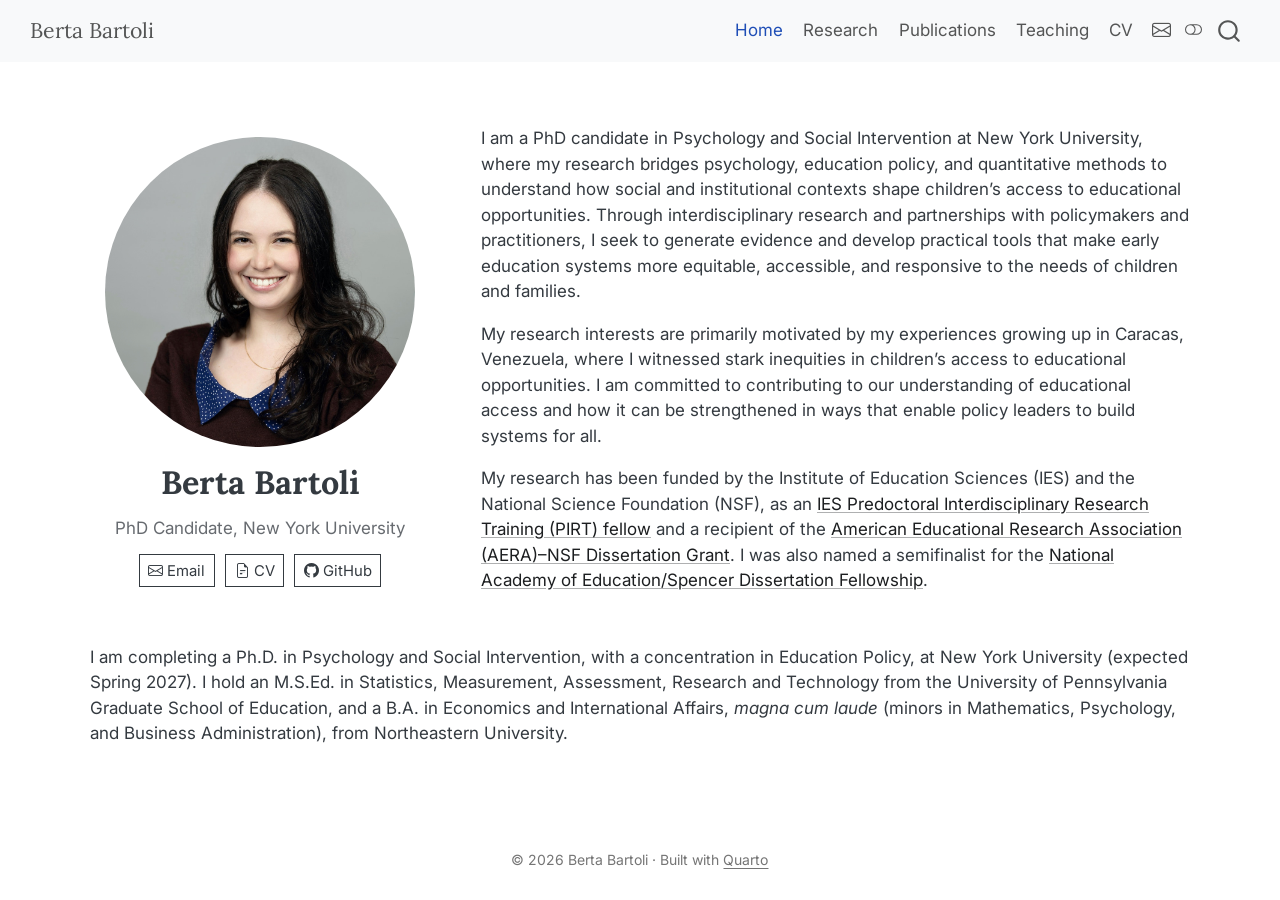
==== index.html @ c73d7029 "Built site for gh-pages" ====
<!DOCTYPE html>
<html xmlns="http://www.w3.org/1999/xhtml" lang="en" xml:lang="en"><head>

<meta charset="utf-8">
<meta name="generator" content="quarto-1.10.18">

<meta name="viewport" content="width=device-width, initial-scale=1.0, user-scalable=yes">


<title>Berta Bartoli</title>
<style>
/* Default styles provided by pandoc.
** See https://pandoc.org/MANUAL.html#variables-for-html for config info.
*/
span.smallcaps{font-variant: small-caps;}
div.columns{display: flex; gap: 1.5em;}
div.column{flex: auto;}
@media screen {
div.columns{gap: min(4vw, 1.5em);}
div.column{overflow-x: auto;}
}
div.hanging-indent{margin-left: 1.5em; text-indent: -1.5em;}
ul.task-list{list-style: none;}
ul.task-list li input[type="checkbox"] {
  width: 0.8em;
  margin: 0 0.8em 0.2em -1em; /* quarto-specific, see https://github.com/quarto-dev/quarto-cli/issues/4556 */ 
  vertical-align: middle;
}
</style>


<script src="site_libs/quarto-nav/quarto-nav.js"></script>
<script src="site_libs/quarto-nav/headroom.min.js"></script>
<script src="site_libs/clipboard/clipboard.min.js"></script>
<script src="site_libs/quarto-search/autocomplete.umd.js"></script>
<script src="site_libs/quarto-search/fuse.min.js"></script>
<script src="site_libs/quarto-search/quarto-search.js"></script>
<meta name="quarto:offset" content="./">
<script src="site_libs/quarto-html/quarto.js" type="module"></script>
<script src="site_libs/quarto-html/tabsets/tabsets.js" type="module"></script>
<script src="site_libs/quarto-html/popper.min.js"></script>
<script src="site_libs/quarto-html/tippy.umd.min.js"></script>
<script src="site_libs/quarto-html/anchor.min.js"></script>
<link href="site_libs/quarto-html/tippy.css" rel="stylesheet">
<link href="site_libs/quarto-html/quarto-syntax-highlighting-64a204ab8560d761af7679ceaba22944.css" rel="stylesheet" class="quarto-color-scheme" id="quarto-text-highlighting-styles">
<link href="site_libs/quarto-html/quarto-syntax-highlighting-dark-b85bc7c33db8c58e0ec93c3465666fed.css" rel="stylesheet" class="quarto-color-scheme quarto-color-alternate" id="quarto-text-highlighting-styles">
<link href="site_libs/quarto-html/quarto-syntax-highlighting-64a204ab8560d761af7679ceaba22944.css" rel="stylesheet" class="quarto-color-scheme-extra" id="quarto-text-highlighting-styles">
<script src="site_libs/bootstrap/bootstrap.min.js"></script>
<link href="site_libs/bootstrap/bootstrap-icons.css" rel="stylesheet">
<link href="site_libs/bootstrap/bootstrap-3e2996b0e705c8e2cfc0c2d789230fe7.min.css" rel="stylesheet" append-hash="true" class="quarto-color-scheme" id="quarto-bootstrap" data-mode="light">
<link href="site_libs/bootstrap/bootstrap-dark-5f73b5ba2a73597c977d6b0697652a24.min.css" rel="stylesheet" append-hash="true" class="quarto-color-scheme quarto-color-alternate" id="quarto-bootstrap" data-mode="dark">
<link href="site_libs/bootstrap/bootstrap-3e2996b0e705c8e2cfc0c2d789230fe7.min.css" rel="stylesheet" append-hash="true" class="quarto-color-scheme-extra" id="quarto-bootstrap" data-mode="light">
<script id="quarto-search-options" type="application/json">{
  "location": "navbar",
  "copy-button": false,
  "collapse-after": 3,
  "panel-placement": "end",
  "type": "overlay",
  "limit": 50,
  "keyboard-shortcut": [
    "f",
    "/",
    "s"
  ],
  "show-item-context": false,
  "language": {
    "search-no-results-text": "No results",
    "search-matching-documents-text": "matching documents",
    "search-copy-link-title": "Copy link to search",
    "search-hide-matches-text": "Hide additional matches",
    "search-more-match-text": "more match in this document",
    "search-more-matches-text": "more matches in this document",
    "search-clear-button-title": "Clear",
    "search-text-placeholder": "",
    "search-detached-cancel-button-title": "Cancel",
    "search-submit-button-title": "Submit",
    "search-label": "Search"
  }
}</script>


<link rel="stylesheet" href="styles.css">
</head>

<body class="nav-fixed quarto-light"><script id="quarto-html-before-body" type="application/javascript">
    const toggleBodyColorMode = (bsSheetEl) => {
      const mode = bsSheetEl.getAttribute("data-mode");
      const bodyEl = window.document.querySelector("body");
      if (mode === "dark") {
        bodyEl.classList.add("quarto-dark");
        bodyEl.classList.remove("quarto-light");
      } else {
        bodyEl.classList.add("quarto-light");
        bodyEl.classList.remove("quarto-dark");
      }
    }
    const toggleBodyColorPrimary = () => {
      const bsSheetEl = window.document.querySelector("link#quarto-bootstrap:not([rel=disabled-stylesheet])");
      if (bsSheetEl) {
        toggleBodyColorMode(bsSheetEl);
      }
    }
    const setColorSchemeToggle = (alternate) => {
      const toggles = window.document.querySelectorAll('.quarto-color-scheme-toggle');
      for (let i=0; i < toggles.length; i++) {
        const toggle = toggles[i];
        if (toggle) {
          if (alternate) {
            toggle.classList.add("alternate");
          } else {
            toggle.classList.remove("alternate");
          }
        }
      }
    };
    const toggleColorMode = (alternate) => {
      // Switch the stylesheets
      const primaryStylesheets = window.document.querySelectorAll('link.quarto-color-scheme:not(.quarto-color-alternate)');
      const alternateStylesheets = window.document.querySelectorAll('link.quarto-color-scheme.quarto-color-alternate');
      manageTransitions('#quarto-margin-sidebar .nav-link', false);
      if (alternate) {
        // note: dark is layered on light, we don't disable primary!
        enableStylesheet(alternateStylesheets);
        for (const sheetNode of alternateStylesheets) {
          if (sheetNode.id === "quarto-bootstrap") {
            toggleBodyColorMode(sheetNode);
          }
        }
      } else {
        disableStylesheet(alternateStylesheets);
        enableStylesheet(primaryStylesheets)
        toggleBodyColorPrimary();
      }
      manageTransitions('#quarto-margin-sidebar .nav-link', true);
      // Switch the toggles
      setColorSchemeToggle(alternate)
      // Hack to workaround the fact that safari doesn't
      // properly recolor the scrollbar when toggling (#1455)
      if (navigator.userAgent.indexOf('Safari') > 0 && navigator.userAgent.indexOf('Chrome') == -1) {
        manageTransitions("body", false);
        window.scrollTo(0, 1);
        setTimeout(() => {
          window.scrollTo(0, 0);
          manageTransitions("body", true);
        }, 40);
      }
    }
    const disableStylesheet = (stylesheets) => {
      for (let i=0; i < stylesheets.length; i++) {
        const stylesheet = stylesheets[i];
        stylesheet.rel = 'disabled-stylesheet';
      }
    }
    const enableStylesheet = (stylesheets) => {
      for (let i=0; i < stylesheets.length; i++) {
        const stylesheet = stylesheets[i];
        if(stylesheet.rel !== 'stylesheet') { // for Chrome, which will still FOUC without this check
          stylesheet.rel = 'stylesheet';
        }
      }
    }
    const manageTransitions = (selector, allowTransitions) => {
      const els = window.document.querySelectorAll(selector);
      for (let i=0; i < els.length; i++) {
        const el = els[i];
        if (allowTransitions) {
          el.classList.remove('notransition');
        } else {
          el.classList.add('notransition');
        }
      }
    }
    const isFileUrl = () => {
      return window.location.protocol === 'file:';
    }
    const hasAlternateSentinel = () => {
      let styleSentinel = getColorSchemeSentinel();
      if (styleSentinel !== null) {
        return styleSentinel === "alternate";
      } else {
        return false;
      }
    }
    const setStyleSentinel = (alternate) => {
      const value = alternate ? "alternate" : "default";
      if (!isFileUrl()) {
        window.localStorage.setItem("quarto-color-scheme", value);
      } else {
        localAlternateSentinel = value;
      }
    }
    const getColorSchemeSentinel = () => {
      if (!isFileUrl()) {
        const storageValue = window.localStorage.getItem("quarto-color-scheme");
        return storageValue != null ? storageValue : localAlternateSentinel;
      } else {
        return localAlternateSentinel;
      }
    }
    const toggleGiscusIfUsed = (isAlternate, darkModeDefault) => {
      const baseTheme = document.querySelector('#giscus-base-theme')?.value ?? 'light';
      const alternateTheme = document.querySelector('#giscus-alt-theme')?.value ?? 'dark';
      let newTheme = '';
      if(authorPrefersDark) {
        newTheme = isAlternate ? baseTheme : alternateTheme;
      } else {
        newTheme = isAlternate ? alternateTheme : baseTheme;
      }
      const changeGiscusTheme = () => {
        // From: https://github.com/giscus/giscus/issues/336
        const sendMessage = (message) => {
          const iframe = document.querySelector('iframe.giscus-frame');
          if (!iframe) return;
          iframe.contentWindow.postMessage({ giscus: message }, 'https://giscus.app');
        }
        sendMessage({
          setConfig: {
            theme: newTheme
          }
        });
      }
      const isGiscussLoaded = window.document.querySelector('iframe.giscus-frame') !== null;
      if (isGiscussLoaded) {
        changeGiscusTheme();
      }
    };
    const authorPrefersDark = false;
    const darkModeDefault = authorPrefersDark;
      document.querySelector('link#quarto-text-highlighting-styles.quarto-color-scheme-extra').rel = 'disabled-stylesheet';
      document.querySelector('link#quarto-bootstrap.quarto-color-scheme-extra').rel = 'disabled-stylesheet';
    let localAlternateSentinel = darkModeDefault ? 'alternate' : 'default';
    // Dark / light mode switch
    window.quartoToggleColorScheme = () => {
      // Read the current dark / light value
      let toAlternate = !hasAlternateSentinel();
      toggleColorMode(toAlternate);
      setStyleSentinel(toAlternate);
      toggleGiscusIfUsed(toAlternate, darkModeDefault);
      window.dispatchEvent(new Event('resize'));
    };
    // Switch to dark mode if need be
    if (hasAlternateSentinel()) {
      toggleColorMode(true);
    } else {
      toggleColorMode(false);
    }
  </script>

<div id="quarto-search-results"></div>
  <header id="quarto-header" class="headroom fixed-top">
    <nav class="navbar navbar-expand-lg " data-bs-theme="dark">
      <div class="navbar-container container-fluid">
      <div class="navbar-brand-container mx-auto">
    <a class="navbar-brand" href="./index.html">
    <span class="navbar-title">Berta Bartoli</span>
    </a>
  </div>
            <div id="quarto-search" class="" title="Search"></div>
          <button class="navbar-toggler" type="button" data-bs-toggle="collapse" data-bs-target="#navbarCollapse" aria-controls="navbarCollapse" role="menu" aria-expanded="false" aria-label="Toggle navigation" onclick="if (window.quartoToggleHeadroom) { window.quartoToggleHeadroom(); }">
  <span class="navbar-toggler-icon"></span>
</button>
          <div class="collapse navbar-collapse" id="navbarCollapse">
            <ul class="navbar-nav navbar-nav-scroll ms-auto">
  <li class="nav-item">
    <a class="nav-link active" href="./index.html" aria-current="page"> 
<span class="menu-text">Home</span></a>
  </li>  
  <li class="nav-item">
    <a class="nav-link" href="./research.html"> 
<span class="menu-text">Research</span></a>
  </li>  
  <li class="nav-item">
    <a class="nav-link" href="./publications.html"> 
<span class="menu-text">Publications</span></a>
  </li>  
  <li class="nav-item">
    <a class="nav-link" href="./teaching.html"> 
<span class="menu-text">Teaching</span></a>
  </li>  
  <li class="nav-item">
    <a class="nav-link" href="./cv.html"> 
<span class="menu-text">CV</span></a>
  </li>  
  <li class="nav-item compact">
    <a class="nav-link" href="mailto:berta.bartoli@nyu.edu"> <i class="bi bi-envelope" role="img">
</i> 
<span class="menu-text"></span></a>
  </li>  
</ul>
          </div> <!-- /navcollapse -->
            <div class="quarto-navbar-tools">
  <a href="" class="quarto-color-scheme-toggle quarto-navigation-tool  px-1" onclick="window.quartoToggleColorScheme(); return false;" title="Toggle dark mode"><i class="bi"></i></a>
</div>
      </div> <!-- /container-fluid -->
    </nav>
</header>
<!-- content -->
<div id="quarto-content" class="quarto-container page-columns page-rows-contents page-layout-full page-navbar">
<!-- sidebar -->
<!-- margin-sidebar -->
    
<!-- main -->
<main class="content column-page" id="quarto-document-content"><header id="title-block-header" class="quarto-title-block"></header>





<div class="home-top">
<div class="home-profile">
<p><img src="files/profile.jpg" class="home-photo img-fluid" alt="Photo of Berta Bartoli"></p>
<p><span class="home-name">Berta Bartoli</span></p>
<p><span class="home-subtitle">PhD Candidate, New York University</span></p>
<p><a href="mailto:berta.bartoli@nyu.edu" class="btn btn-outline-secondary btn-sm"><i class="bi bi-envelope"></i> Email</a> <a href="./cv.html" class="btn btn-outline-secondary btn-sm"><i class="bi bi-file-earmark-text"></i> CV</a> <a href="https://github.com/bertabartoli" class="btn btn-outline-secondary btn-sm"><i class="bi bi-github"></i> GitHub</a></p>
</div>
<div class="home-intro">
<p>I am a PhD candidate in Psychology and Social Intervention at New York University, where my research bridges psychology, education policy, and quantitative methods to understand how social and institutional contexts shape children’s access to educational opportunities. Through interdisciplinary research and partnerships with policymakers and practitioners, I seek to generate evidence and develop practical tools that make early education systems more equitable, accessible, and responsive to the needs of children and families.</p>
<p>My research interests are primarily motivated by my experiences growing up in Caracas, Venezuela, where I witnessed stark inequities in children’s access to educational opportunities. I am committed to contributing to our understanding of educational access and how it can be strengthened in ways that enable policy leaders to build systems for all.</p>
<p>My research has been funded by the Institute of Education Sciences (IES) and the National Science Foundation (NSF), as an <a href="https://steinhardt.nyu.edu/ihdsc/ies-pirt">IES Predoctoral Interdisciplinary Research Training (PIRT) fellow</a> and a recipient of the <a href="https://www.aera.net/Professional-Opportunities-Funding/AERA-Funding-Opportunities/AERA-NSF-Grants-Program/Dissertation-Grants">American Educational Research Association (AERA)–NSF Dissertation Grant</a>. I was also named a semifinalist for the <a href="https://naeducation.org/naed-spencer-dissertation-fellowship/">National Academy of Education/Spencer Dissertation Fellowship</a>.</p>
</div>
</div>
<div class="home-more">
<p>I am completing a Ph.D.&nbsp;in Psychology and Social Intervention, with a concentration in Education Policy, at New York University (expected Spring 2027). I hold an M.S.Ed. in Statistics, Measurement, Assessment, Research and Technology from the University of Pennsylvania Graduate School of Education, and a B.A. in Economics and International Affairs, <em>magna cum laude</em> (minors in Mathematics, Psychology, and Business Administration), from Northeastern University.</p>
</div>



</main> <!-- /main -->
<script id="quarto-html-after-body" type="application/javascript">
  window.document.addEventListener("DOMContentLoaded", function (event) {
    // Ensure there is a toggle, if there isn't float one in the top right
    if (window.document.querySelector('.quarto-color-scheme-toggle') === null) {
      const a = window.document.createElement('a');
      a.classList.add('top-right');
      a.classList.add('quarto-color-scheme-toggle');
      a.href = "";
      a.onclick = function() { try { window.quartoToggleColorScheme(); } catch {} return false; };
      const i = window.document.createElement("i");
      i.classList.add('bi');
      a.appendChild(i);
      window.document.body.appendChild(a);
    }
    setColorSchemeToggle(hasAlternateSentinel())
    const icon = "";
    const anchorJS = new window.AnchorJS();
    anchorJS.options = {
      placement: 'right',
      icon: icon
    };
    anchorJS.add('.anchored');
    const isCodeAnnotation = (el) => {
      for (const clz of el.classList) {
        if (clz.startsWith('code-annotation-')) {                     
          return true;
        }
      }
      return false;
    }
    const onCopySuccess = function(e) {
      // button target
      const button = e.trigger;
      // don't keep focus
      button.blur();
      // flash "checked"
      button.classList.add('code-copy-button-checked');
      var currentTitle = button.getAttribute("title");
      button.setAttribute("title", "Copied!");
      let tooltip;
      if (window.bootstrap) {
        button.setAttribute("data-bs-toggle", "tooltip");
        button.setAttribute("data-bs-placement", "left");
        button.setAttribute("data-bs-title", "Copied!");
        tooltip = new bootstrap.Tooltip(button, 
          { trigger: "manual", 
            customClass: "code-copy-button-tooltip",
            offset: [0, -8]});
        tooltip.show();    
      }
      setTimeout(function() {
        if (tooltip) {
          tooltip.hide();
          button.removeAttribute("data-bs-title");
          button.removeAttribute("data-bs-toggle");
          button.removeAttribute("data-bs-placement");
        }
        button.setAttribute("title", currentTitle);
        button.classList.remove('code-copy-button-checked');
      }, 1000);
      // clear code selection
      e.clearSelection();
    }
    const getTextToCopy = function(trigger) {
      const outerScaffold = trigger.parentElement.cloneNode(true);
      const codeEl = outerScaffold.querySelector('code');
      for (const childEl of codeEl.children) {
        if (isCodeAnnotation(childEl)) {
          childEl.remove();
        }
      }
      return codeEl.innerText;
    }
    const clipboard = new window.ClipboardJS('.code-copy-button:not([data-in-quarto-modal])', {
      text: getTextToCopy
    });
    clipboard.on('success', onCopySuccess);
    if (window.document.getElementById('quarto-embedded-source-code-modal')) {
      const clipboardModal = new window.ClipboardJS('.code-copy-button[data-in-quarto-modal]', {
        text: getTextToCopy,
        container: window.document.getElementById('quarto-embedded-source-code-modal')
      });
      clipboardModal.on('success', onCopySuccess);
    }
      var localhostRegex = new RegExp(/^(?:http|https):\/\/localhost\:?[0-9]*\//);
      var mailtoRegex = new RegExp(/^mailto:/);
        var filterRegex = new RegExp("https:\/\/bertabartoli\.com");
      var isInternal = (href) => {
          return filterRegex.test(href) || localhostRegex.test(href) || mailtoRegex.test(href);
      }
      // Inspect non-navigation links and adorn them if external
     var links = window.document.querySelectorAll('a[href]:not(.nav-link):not(.navbar-brand):not(.toc-action):not(.sidebar-link):not(.sidebar-item-toggle):not(.pagination-link):not(.no-external):not([aria-hidden]):not(.dropdown-item):not(.quarto-navigation-tool):not(.about-link)');
      for (var i=0; i<links.length; i++) {
        const link = links[i];
        if (!isInternal(link.href)) {
          // undo the damage that might have been done by quarto-nav.js in the case of
          // links that we want to consider external
          if (link.dataset.originalHref !== undefined) {
            link.href = link.dataset.originalHref;
          }
        }
      }
    function tippyHover(el, contentFn, onTriggerFn, onUntriggerFn) {
      const config = {
        allowHTML: true,
        maxWidth: 500,
        delay: 100,
        arrow: false,
        appendTo: function(el) {
            return el.parentElement;
        },
        interactive: true,
        interactiveBorder: 10,
        theme: 'quarto',
        placement: 'bottom-start',
      };
      if (contentFn) {
        config.content = contentFn;
      }
      if (onTriggerFn) {
        config.onTrigger = onTriggerFn;
      }
      if (onUntriggerFn) {
        config.onUntrigger = onUntriggerFn;
      }
      window.tippy(el, config); 
    }
    const noterefs = window.document.querySelectorAll('a[role="doc-noteref"]');
    for (var i=0; i<noterefs.length; i++) {
      const ref = noterefs[i];
      tippyHover(ref, function() {
        // use id or data attribute instead here
        let href = ref.getAttribute('data-footnote-href') || ref.getAttribute('href');
        try { href = new URL(href).hash; } catch {}
        const id = href.replace(/^#\/?/, "");
        const note = window.document.getElementById(id);
        if (note) {
          return note.innerHTML;
        } else {
          return "";
        }
      });
    }
    const xrefs = window.document.querySelectorAll('a.quarto-xref');
    const processXRef = (id, note) => {
      // Strip column container classes
      const stripColumnClz = (el) => {
        el.classList.remove("page-full", "page-columns");
        if (el.children) {
          for (const child of el.children) {
            stripColumnClz(child);
          }
        }
      }
      stripColumnClz(note)
      if (id === null || id.startsWith('sec-')) {
        // Special case sections, only their first couple elements
        const container = document.createElement("div");
        if (note.children && note.children.length > 2) {
          container.appendChild(note.children[0].cloneNode(true));
          for (let i = 1; i < note.children.length; i++) {
            const child = note.children[i];
            if (child.tagName === "P" && child.innerText === "") {
              continue;
            } else {
              container.appendChild(child.cloneNode(true));
              break;
            }
          }
          if (window.Quarto?.typesetMath) {
            window.Quarto.typesetMath(container);
          }
          return container.innerHTML
        } else {
          if (window.Quarto?.typesetMath) {
            window.Quarto.typesetMath(note);
          }
          return note.innerHTML;
        }
      } else {
        // Remove any anchor links if they are present
        const anchorLink = note.querySelector('a.anchorjs-link');
        if (anchorLink) {
          anchorLink.remove();
        }
        if (window.Quarto?.typesetMath) {
          window.Quarto.typesetMath(note);
        }
        if (note.classList.contains("callout")) {
          return note.outerHTML;
        } else {
          return note.innerHTML;
        }
      }
    }
    for (var i=0; i<xrefs.length; i++) {
      const xref = xrefs[i];
      tippyHover(xref, undefined, function(instance) {
        instance.disable();
        let url = xref.getAttribute('href');
        let hash = undefined; 
        if (url.startsWith('#')) {
          hash = url;
        } else {
          try { hash = new URL(url).hash; } catch {}
        }
        if (hash) {
          const id = hash.replace(/^#\/?/, "");
          const note = window.document.getElementById(id);
          if (note !== null) {
            try {
              const html = processXRef(id, note.cloneNode(true));
              instance.setContent(html);
            } finally {
              instance.enable();
              instance.show();
            }
          } else {
            // See if we can fetch this
            fetch(url.split('#')[0])
            .then(res => res.text())
            .then(html => {
              const parser = new DOMParser();
              const htmlDoc = parser.parseFromString(html, "text/html");
              const note = htmlDoc.getElementById(id);
              if (note !== null) {
                const html = processXRef(id, note);
                instance.setContent(html);
              } 
            }).finally(() => {
              instance.enable();
              instance.show();
            });
          }
        } else {
          // See if we can fetch a full url (with no hash to target)
          // This is a special case and we should probably do some content thinning / targeting
          fetch(url)
          .then(res => res.text())
          .then(html => {
            const parser = new DOMParser();
            const htmlDoc = parser.parseFromString(html, "text/html");
            const note = htmlDoc.querySelector('main.content');
            if (note !== null) {
              // This should only happen for chapter cross references
              // (since there is no id in the URL)
              // remove the first header
              if (note.children.length > 0 && note.children[0].tagName === "HEADER") {
                note.children[0].remove();
              }
              const html = processXRef(null, note);
              instance.setContent(html);
            } 
          }).finally(() => {
            instance.enable();
            instance.show();
          });
        }
      }, function(instance) {
      });
    }
        let selectedAnnoteEl;
        const selectorForAnnotation = ( cell, annotation) => {
          let cellAttr = 'data-code-cell="' + cell + '"';
          let lineAttr = 'data-code-annotation="' +  annotation + '"';
          const selector = 'span[' + cellAttr + '][' + lineAttr + ']';
          return selector;
        }
        const selectCodeLines = (annoteEl) => {
          const doc = window.document;
          const targetCell = annoteEl.getAttribute("data-target-cell");
          const targetAnnotation = annoteEl.getAttribute("data-target-annotation");
          const annoteSpan = window.document.querySelector(selectorForAnnotation(targetCell, targetAnnotation));
          const lines = annoteSpan.getAttribute("data-code-lines").split(",");
          const lineIds = lines.map((line) => {
            return targetCell + "-" + line;
          })
          let top = null;
          let height = null;
          let parent = null;
          if (lineIds.length > 0) {
              //compute the position of the single el (top and bottom and make a div)
              const el = window.document.getElementById(lineIds[0]);
              top = el.offsetTop;
              height = el.offsetHeight;
              parent = el.parentElement.parentElement;
            if (lineIds.length > 1) {
              const lastEl = window.document.getElementById(lineIds[lineIds.length - 1]);
              const bottom = lastEl.offsetTop + lastEl.offsetHeight;
              height = bottom - top;
            }
            if (top !== null && height !== null && parent !== null) {
              // cook up a div (if necessary) and position it 
              let div = window.document.getElementById("code-annotation-line-highlight");
              if (div === null) {
                div = window.document.createElement("div");
                div.setAttribute("id", "code-annotation-line-highlight");
                div.style.position = 'absolute';
                parent.appendChild(div);
              }
              div.style.top = top - 2 + "px";
              div.style.height = height + 4 + "px";
              div.style.left = 0;
              let gutterDiv = window.document.getElementById("code-annotation-line-highlight-gutter");
              if (gutterDiv === null) {
                gutterDiv = window.document.createElement("div");
                gutterDiv.setAttribute("id", "code-annotation-line-highlight-gutter");
                gutterDiv.style.position = 'absolute';
                const codeCell = window.document.getElementById(targetCell);
                const gutter = codeCell.querySelector('.code-annotation-gutter');
                gutter.appendChild(gutterDiv);
              }
              gutterDiv.style.top = top - 2 + "px";
              gutterDiv.style.height = height + 4 + "px";
            }
            selectedAnnoteEl = annoteEl;
          }
        };
        const unselectCodeLines = () => {
          const elementsIds = ["code-annotation-line-highlight", "code-annotation-line-highlight-gutter"];
          elementsIds.forEach((elId) => {
            const div = window.document.getElementById(elId);
            if (div) {
              div.remove();
            }
          });
          selectedAnnoteEl = undefined;
        };
          // Handle positioning of the toggle
      window.addEventListener(
        "resize",
        throttle(() => {
          elRect = undefined;
          if (selectedAnnoteEl) {
            selectCodeLines(selectedAnnoteEl);
          }
        }, 10)
      );
      function throttle(fn, ms) {
      let throttle = false;
      let timer;
        return (...args) => {
          if(!throttle) { // first call gets through
              fn.apply(this, args);
              throttle = true;
          } else { // all the others get throttled
              if(timer) clearTimeout(timer); // cancel #2
              timer = setTimeout(() => {
                fn.apply(this, args);
                timer = throttle = false;
              }, ms);
          }
        };
      }
        // Attach click handler to the DT
        const annoteDls = window.document.querySelectorAll('dt[data-target-cell]');
        for (const annoteDlNode of annoteDls) {
          annoteDlNode.addEventListener('click', (event) => {
            const clickedEl = event.target;
            if (clickedEl !== selectedAnnoteEl) {
              unselectCodeLines();
              const activeEl = window.document.querySelector('dt[data-target-cell].code-annotation-active');
              if (activeEl) {
                activeEl.classList.remove('code-annotation-active');
              }
              selectCodeLines(clickedEl);
              clickedEl.classList.add('code-annotation-active');
            } else {
              // Unselect the line
              unselectCodeLines();
              clickedEl.classList.remove('code-annotation-active');
            }
          });
        }
    const findCites = (el) => {
      const parentEl = el.parentElement;
      if (parentEl) {
        const cites = parentEl.dataset.cites;
        if (cites) {
          return {
            el,
            cites: cites.split(' ')
          };
        } else {
          return findCites(el.parentElement)
        }
      } else {
        return undefined;
      }
    };
    var bibliorefs = window.document.querySelectorAll('a[role="doc-biblioref"]');
    for (var i=0; i<bibliorefs.length; i++) {
      const ref = bibliorefs[i];
      const citeInfo = findCites(ref);
      if (citeInfo) {
        tippyHover(citeInfo.el, function() {
          var popup = window.document.createElement('div');
          citeInfo.cites.forEach(function(cite) {
            var citeDiv = window.document.createElement('div');
            citeDiv.classList.add('hanging-indent');
            citeDiv.classList.add('csl-entry');
            var biblioDiv = window.document.getElementById('ref-' + cite);
            if (biblioDiv) {
              citeDiv.innerHTML = biblioDiv.innerHTML;
            }
            popup.appendChild(citeDiv);
          });
          return popup.innerHTML;
        });
      }
    }
  });
  </script>
</div> <!-- /content -->
<footer class="footer">
  <div class="nav-footer">
    <div class="nav-footer-left">
      &nbsp;
    </div>   
    <div class="nav-footer-center">
<p>© 2026 Berta Bartoli · Built with <a href="https://quarto.org">Quarto</a></p>
</div>
    <div class="nav-footer-right">
      &nbsp;
    </div>
  </div>
</footer>




</body></html>
---- site_libs/quarto-html/tippy.css ----
.tippy-box[data-animation=fade][data-state=hidden]{opacity:0}[data-tippy-root]{max-width:calc(100vw - 10px)}.tippy-box{position:relative;background-color:#333;color:#fff;border-radius:4px;font-size:14px;line-height:1.4;white-space:normal;outline:0;transition-property:transform,visibility,opacity}.tippy-box[data-placement^=top]>.tippy-arrow{bottom:0}.tippy-box[data-placement^=top]>.tippy-arrow:before{bottom:-7px;left:0;border-width:8px 8px 0;border-top-color:initial;transform-origin:center top}.tippy-box[data-placement^=bottom]>.tippy-arrow{top:0}.tippy-box[data-placement^=bottom]>.tippy-arrow:before{top:-7px;left:0;border-width:0 8px 8px;border-bottom-color:initial;transform-origin:center bottom}.tippy-box[data-placement^=left]>.tippy-arrow{right:0}.tippy-box[data-placement^=left]>.tippy-arrow:before{border-width:8px 0 8px 8px;border-left-color:initial;right:-7px;transform-origin:center left}.tippy-box[data-placement^=right]>.tippy-arrow{left:0}.tippy-box[data-placement^=right]>.tippy-arrow:before{left:-7px;border-width:8px 8px 8px 0;border-right-color:initial;transform-origin:center right}.tippy-box[data-inertia][data-state=visible]{transition-timing-function:cubic-bezier(.54,1.5,.38,1.11)}.tippy-arrow{width:16px;height:16px;color:#333}.tippy-arrow:before{content:"";position:absolute;border-color:transparent;border-style:solid}.tippy-content{position:relative;padding:5px 9px;z-index:1}
---- site_libs/quarto-html/quarto-syntax-highlighting-64a204ab8560d761af7679ceaba22944.css ----
/* quarto syntax highlight colors */
:root {
  --quarto-hl-ot-color: #003B4F;
  --quarto-hl-at-color: #657422;
  --quarto-hl-ss-color: #20794D;
  --quarto-hl-an-color: #5E5E5E;
  --quarto-hl-fu-color: #4758AB;
  --quarto-hl-st-color: #20794D;
  --quarto-hl-cf-color: #003B4F;
  --quarto-hl-op-color: #5E5E5E;
  --quarto-hl-er-color: #AD0000;
  --quarto-hl-bn-color: #AD0000;
  --quarto-hl-al-color: #AD0000;
  --quarto-hl-va-color: #111111;
  --quarto-hl-bu-color: inherit;
  --quarto-hl-ex-color: inherit;
  --quarto-hl-pp-color: #AD0000;
  --quarto-hl-in-color: #5E5E5E;
  --quarto-hl-vs-color: #20794D;
  --quarto-hl-wa-color: #5E5E5E;
  --quarto-hl-do-color: #5E5E5E;
  --quarto-hl-im-color: #00769E;
  --quarto-hl-ch-color: #20794D;
  --quarto-hl-dt-color: #AD0000;
  --quarto-hl-fl-color: #AD0000;
  --quarto-hl-co-color: #5E5E5E;
  --quarto-hl-cv-color: #5E5E5E;
  --quarto-hl-cn-color: #8f5902;
  --quarto-hl-sc-color: #5E5E5E;
  --quarto-hl-dv-color: #AD0000;
  --quarto-hl-kw-color: #003B4F;
}

/* other quarto variables */
:root {
  --quarto-font-monospace: SFMono-Regular, Menlo, Monaco, Consolas, "Liberation Mono", "Courier New", monospace;
}

/* syntax highlight based on Pandoc's rules */
pre > code.sourceCode > span {
  color: #003B4F;
}

code.sourceCode > span {
  color: #003B4F;
}

div.sourceCode,
div.sourceCode pre.sourceCode {
  color: #003B4F;
}

/* Normal */
code span {
  color: #003B4F;
}

/* Alert */
code span.al {
  color: #AD0000;
  font-style: inherit;
}

/* Annotation */
code span.an {
  color: #5E5E5E;
  font-style: inherit;
}

/* Attribute */
code span.at {
  color: #657422;
  font-style: inherit;
}

/* BaseN */
code span.bn {
  color: #AD0000;
  font-style: inherit;
}

/* BuiltIn */
code span.bu {
  font-style: inherit;
}

/* ControlFlow */
code span.cf {
  color: #003B4F;
  font-weight: bold;
  font-style: inherit;
}

/* Char */
code span.ch {
  color: #20794D;
  font-style: inherit;
}

/* Constant */
code span.cn {
  color: #8f5902;
  font-style: inherit;
}

/* Comment */
code span.co {
  color: #5E5E5E;
  font-style: inherit;
}

/* CommentVar */
code span.cv {
  color: #5E5E5E;
  font-style: italic;
}

/* Documentation */
code span.do {
  color: #5E5E5E;
  font-style: italic;
}

/* DataType */
code span.dt {
  color: #AD0000;
  font-style: inherit;
}

/* DecVal */
code span.dv {
  color: #AD0000;
  font-style: inherit;
}

/* Error */
code span.er {
  color: #AD0000;
  font-style: inherit;
}

/* Extension */
code span.ex {
  font-style: inherit;
}

/* Float */
code span.fl {
  color: #AD0000;
  font-style: inherit;
}

/* Function */
code span.fu {
  color: #4758AB;
  font-style: inherit;
}

/* Import */
code span.im {
  color: #00769E;
  font-style: inherit;
}

/* Information */
code span.in {
  color: #5E5E5E;
  font-style: inherit;
}

/* Keyword */
code span.kw {
  color: #003B4F;
  font-weight: bold;
  font-style: inherit;
}

/* Operator */
code span.op {
  color: #5E5E5E;
  font-style: inherit;
}

/* Other */
code span.ot {
  color: #003B4F;
  font-style: inherit;
}

/* Preprocessor */
code span.pp {
  color: #AD0000;
  font-style: inherit;
}

/* SpecialChar */
code span.sc {
  color: #5E5E5E;
  font-style: inherit;
}

/* SpecialString */
code span.ss {
  color: #20794D;
  font-style: inherit;
}

/* String */
code span.st {
  color: #20794D;
  font-style: inherit;
}

/* Variable */
code span.va {
  color: #111111;
  font-style: inherit;
}

/* VerbatimString */
code span.vs {
  color: #20794D;
  font-style: inherit;
}

/* Warning */
code span.wa {
  color: #5E5E5E;
  font-style: italic;
}

.prevent-inlining {
  content: "</";
}

/*# sourceMappingURL=9d8d5bb603a83b8298b89080a598c93b.css.map */
---- site_libs/quarto-html/quarto-syntax-highlighting-dark-b85bc7c33db8c58e0ec93c3465666fed.css ----
/* quarto syntax highlight colors */
:root {
  --quarto-hl-al-color: #f07178;
  --quarto-hl-an-color: #d4d0ab;
  --quarto-hl-at-color: #00e0e0;
  --quarto-hl-bn-color: #d4d0ab;
  --quarto-hl-bu-color: #abe338;
  --quarto-hl-ch-color: #abe338;
  --quarto-hl-co-color: #f8f8f2;
  --quarto-hl-cv-color: #ffd700;
  --quarto-hl-cn-color: #ffd700;
  --quarto-hl-cf-color: #ffa07a;
  --quarto-hl-dt-color: #ffa07a;
  --quarto-hl-dv-color: #d4d0ab;
  --quarto-hl-do-color: #f8f8f2;
  --quarto-hl-er-color: #f07178;
  --quarto-hl-ex-color: #00e0e0;
  --quarto-hl-fl-color: #d4d0ab;
  --quarto-hl-fu-color: #ffa07a;
  --quarto-hl-im-color: #abe338;
  --quarto-hl-in-color: #d4d0ab;
  --quarto-hl-kw-color: #ffa07a;
  --quarto-hl-op-color: #ffa07a;
  --quarto-hl-ot-color: #00e0e0;
  --quarto-hl-pp-color: #dcc6e0;
  --quarto-hl-re-color: #00e0e0;
  --quarto-hl-sc-color: #abe338;
  --quarto-hl-ss-color: #abe338;
  --quarto-hl-st-color: #abe338;
  --quarto-hl-va-color: #00e0e0;
  --quarto-hl-vs-color: #abe338;
  --quarto-hl-wa-color: #dcc6e0;
}

/* other quarto variables */
:root {
  --quarto-font-monospace: SFMono-Regular, Menlo, Monaco, Consolas, "Liberation Mono", "Courier New", monospace;
}

/* syntax highlight based on Pandoc's rules */
pre > code.sourceCode > span {
  color: #f8f8f2;
}

code.sourceCode > span {
  color: #f8f8f2;
}

div.sourceCode,
div.sourceCode pre.sourceCode {
  color: #f8f8f2;
}

/* Normal */
code span {
  color: #f8f8f2;
}

/* Alert */
code span.al {
  color: #f07178;
}

/* Annotation */
code span.an {
  color: #d4d0ab;
}

/* Attribute */
code span.at {
  color: #00e0e0;
}

/* BaseN */
code span.bn {
  color: #d4d0ab;
}

/* BuiltIn */
code span.bu {
  color: #abe338;
}

/* ControlFlow */
code span.cf {
  font-weight: bold;
  color: #ffa07a;
}

/* Char */
code span.ch {
  color: #abe338;
}

/* Constant */
code span.cn {
  color: #ffd700;
}

/* Comment */
code span.co {
  font-style: italic;
  color: #f8f8f2;
}

/* CommentVar */
code span.cv {
  color: #ffd700;
}

/* Documentation */
code span.do {
  color: #f8f8f2;
}

/* DataType */
code span.dt {
  color: #ffa07a;
}

/* DecVal */
code span.dv {
  color: #d4d0ab;
}

/* Error */
code span.er {
  color: #f07178;
  text-decoration: underline;
}

/* Extension */
code span.ex {
  font-weight: bold;
  color: #00e0e0;
}

/* Float */
code span.fl {
  color: #d4d0ab;
}

/* Function */
code span.fu {
  color: #ffa07a;
}

/* Import */
code span.im {
  color: #abe338;
}

/* Information */
code span.in {
  color: #d4d0ab;
}

/* Keyword */
code span.kw {
  font-weight: bold;
  color: #ffa07a;
}

/* Operator */
code span.op {
  color: #ffa07a;
}

/* Other */
code span.ot {
  color: #00e0e0;
}

/* Preprocessor */
code span.pp {
  color: #dcc6e0;
}

/* RegionMarker */
code span.re {
  background-color: #f8f8f2;
  color: #00e0e0;
}

/* SpecialChar */
code span.sc {
  color: #abe338;
}

/* SpecialString */
code span.ss {
  color: #abe338;
}

/* String */
code span.st {
  color: #abe338;
}

/* Variable */
code span.va {
  color: #00e0e0;
}

/* VerbatimString */
code span.vs {
  color: #abe338;
}

/* Warning */
code span.wa {
  color: #dcc6e0;
}

.prevent-inlining {
  content: "</";
}

/*# sourceMappingURL=4ed8f1090dec6531da29ab00902aa718.css.map */
---- site_libs/quarto-html/quarto-syntax-highlighting-64a204ab8560d761af7679ceaba22944.css ----
/* quarto syntax highlight colors */
:root {
  --quarto-hl-ot-color: #003B4F;
  --quarto-hl-at-color: #657422;
  --quarto-hl-ss-color: #20794D;
  --quarto-hl-an-color: #5E5E5E;
  --quarto-hl-fu-color: #4758AB;
  --quarto-hl-st-color: #20794D;
  --quarto-hl-cf-color: #003B4F;
  --quarto-hl-op-color: #5E5E5E;
  --quarto-hl-er-color: #AD0000;
  --quarto-hl-bn-color: #AD0000;
  --quarto-hl-al-color: #AD0000;
  --quarto-hl-va-color: #111111;
  --quarto-hl-bu-color: inherit;
  --quarto-hl-ex-color: inherit;
  --quarto-hl-pp-color: #AD0000;
  --quarto-hl-in-color: #5E5E5E;
  --quarto-hl-vs-color: #20794D;
  --quarto-hl-wa-color: #5E5E5E;
  --quarto-hl-do-color: #5E5E5E;
  --quarto-hl-im-color: #00769E;
  --quarto-hl-ch-color: #20794D;
  --quarto-hl-dt-color: #AD0000;
  --quarto-hl-fl-color: #AD0000;
  --quarto-hl-co-color: #5E5E5E;
  --quarto-hl-cv-color: #5E5E5E;
  --quarto-hl-cn-color: #8f5902;
  --quarto-hl-sc-color: #5E5E5E;
  --quarto-hl-dv-color: #AD0000;
  --quarto-hl-kw-color: #003B4F;
}

/* other quarto variables */
:root {
  --quarto-font-monospace: SFMono-Regular, Menlo, Monaco, Consolas, "Liberation Mono", "Courier New", monospace;
}

/* syntax highlight based on Pandoc's rules */
pre > code.sourceCode > span {
  color: #003B4F;
}

code.sourceCode > span {
  color: #003B4F;
}

div.sourceCode,
div.sourceCode pre.sourceCode {
  color: #003B4F;
}

/* Normal */
code span {
  color: #003B4F;
}

/* Alert */
code span.al {
  color: #AD0000;
  font-style: inherit;
}

/* Annotation */
code span.an {
  color: #5E5E5E;
  font-style: inherit;
}

/* Attribute */
code span.at {
  color: #657422;
  font-style: inherit;
}

/* BaseN */
code span.bn {
  color: #AD0000;
  font-style: inherit;
}

/* BuiltIn */
code span.bu {
  font-style: inherit;
}

/* ControlFlow */
code span.cf {
  color: #003B4F;
  font-weight: bold;
  font-style: inherit;
}

/* Char */
code span.ch {
  color: #20794D;
  font-style: inherit;
}

/* Constant */
code span.cn {
  color: #8f5902;
  font-style: inherit;
}

/* Comment */
code span.co {
  color: #5E5E5E;
  font-style: inherit;
}

/* CommentVar */
code span.cv {
  color: #5E5E5E;
  font-style: italic;
}

/* Documentation */
code span.do {
  color: #5E5E5E;
  font-style: italic;
}

/* DataType */
code span.dt {
  color: #AD0000;
  font-style: inherit;
}

/* DecVal */
code span.dv {
  color: #AD0000;
  font-style: inherit;
}

/* Error */
code span.er {
  color: #AD0000;
  font-style: inherit;
}

/* Extension */
code span.ex {
  font-style: inherit;
}

/* Float */
code span.fl {
  color: #AD0000;
  font-style: inherit;
}

/* Function */
code span.fu {
  color: #4758AB;
  font-style: inherit;
}

/* Import */
code span.im {
  color: #00769E;
  font-style: inherit;
}

/* Information */
code span.in {
  color: #5E5E5E;
  font-style: inherit;
}

/* Keyword */
code span.kw {
  color: #003B4F;
  font-weight: bold;
  font-style: inherit;
}

/* Operator */
code span.op {
  color: #5E5E5E;
  font-style: inherit;
}

/* Other */
code span.ot {
  color: #003B4F;
  font-style: inherit;
}

/* Preprocessor */
code span.pp {
  color: #AD0000;
  font-style: inherit;
}

/* SpecialChar */
code span.sc {
  color: #5E5E5E;
  font-style: inherit;
}

/* SpecialString */
code span.ss {
  color: #20794D;
  font-style: inherit;
}

/* String */
code span.st {
  color: #20794D;
  font-style: inherit;
}

/* Variable */
code span.va {
  color: #111111;
  font-style: inherit;
}

/* VerbatimString */
code span.vs {
  color: #20794D;
  font-style: inherit;
}

/* Warning */
code span.wa {
  color: #5E5E5E;
  font-style: italic;
}

.prevent-inlining {
  content: "</";
}

/*# sourceMappingURL=9d8d5bb603a83b8298b89080a598c93b.css.map */
---- styles.css ----
/* Research area and project cards: borderless, centered, images shown whole */
.quarto-grid-item.card {
  border: none;
  background: transparent;
  box-shadow: none;
  text-align: center;
}

.quarto-grid-item .card-img-top {
  background: transparent;
}

.quarto-grid-item p.card-img-top > img.thumbnail-image {
  object-fit: contain;
  padding: 0.5rem 1.5rem;
  transition: transform 0.2s ease;
}

.quarto-grid-item:hover p.card-img-top > img.thumbnail-image {
  transform: translateY(-4px);
}

.quarto-grid-item .card-body h5.card-title.listing-title {
  margin-bottom: 0.9rem;
}

/* Partner logo row on project pages */
.partner-logos p {
  display: flex;
  flex-wrap: wrap;
  align-items: center;
  justify-content: center;
  gap: 1.5rem 2.5rem;
  margin: 1.5rem 0;
}

.partner-logos img {
  height: 60px;
  width: auto;
  max-width: 100%;
}

/* Links in page content: slightly darker than body text instead of blue */
main a:not(.btn):not(.nav-link):not(.quarto-grid-link):not(.anchorjs-link) {
  color: #1c1e20;
  text-decoration: underline;
  text-decoration-color: rgba(28, 30, 32, 0.35);
  text-underline-offset: 2px;
}

main a:not(.btn):not(.nav-link):not(.quarto-grid-link):not(.anchorjs-link):hover {
  text-decoration-color: currentColor;
}

body.quarto-dark main a:not(.btn):not(.nav-link):not(.quarto-grid-link):not(.anchorjs-link) {
  color: #f5f5f5;
  text-decoration-color: rgba(245, 245, 245, 0.4);
}

/* Area and project pages: illustration floats beside the text */
.page-illustration {
  float: right;
  width: 38%;
  margin: 0 0 1rem 2rem;
  text-align: center;
}

.page-illustration img {
  width: 100%;
  height: auto;
}

.page-illustration figure,
.page-illustration p {
  margin-bottom: 0.25rem;
}

main h2,
.partner-logos {
  clear: both;
}

@media (max-width: 767.98px) {
  .page-illustration {
    float: none;
    width: 70%;
    margin: 0 auto 1rem;
  }
}

/* Home page: photo and intro side by side, remaining text full width below */
.home-top,
.home-more {
  max-width: 1100px;
  margin-left: auto;
  margin-right: auto;
}

.home-top {
  display: flex;
  gap: 3rem;
  align-items: center;
  margin-top: 2rem;
}

.home-profile {
  flex: 0 0 340px;
  text-align: center;
}

.home-profile p {
  margin-bottom: 0.5rem;
}

.home-photo,
.home-profile img {
  width: 310px;
  height: 310px;
  object-fit: cover;
  border-radius: 50%;
}

.home-name {
  display: block;
  font-size: 1.9rem;
  font-weight: 700;
  margin-top: 0.75rem;
}

.home-subtitle {
  display: block;
  color: var(--bs-secondary-color, #6c757d);
}

.home-profile .btn {
  margin: 0.25rem 0.15rem;
}

.home-intro {
  flex: 1 1 auto;
}

.home-more {
  margin-top: 2rem;
}

@media (max-width: 767.98px) {
  .home-top {
    flex-direction: column;
    gap: 1.5rem;
  }

  .home-profile {
    flex-basis: auto;
  }
}

/* Publications page: interactive research map.
   Compact info panel in the top-left corner, diagram on the right,
   expand button in the top-right corner. */
.network-wrap {
  position: relative;
  margin: 0.5rem 0 2.5rem;
  min-height: 420px;
}

.network-svg {
  display: block;
  width: 78%;
  margin-left: auto;
  height: auto;
  overflow: visible;
}

.network-panel {
  position: absolute;
  top: 0;
  left: 0;
  width: 32%;
  max-width: 250px;
  max-height: 100%;
  overflow-y: auto;
  padding-right: 0.25rem;
  z-index: 1;
}

.network-fs-btn {
  position: absolute;
  top: 0;
  right: 0;
  z-index: 2;
  width: 2.4rem;
  height: 2.4rem;
  border-radius: 50%;
  border: 1px solid rgba(0, 0, 0, 0.18);
  background: var(--bs-body-bg, #fff);
  color: inherit;
  font-size: 1rem;
  line-height: 1;
  cursor: pointer;
}

.network-fs-btn:hover { border-color: #57068c; color: #57068c; }

.network-kicker {
  font-size: 0.72rem;
  font-weight: 600;
  letter-spacing: 0.1em;
  text-transform: uppercase;
  color: #57068c;
  margin-bottom: 0.3rem;
  padding-top: 0.5rem;
  border-top: 3px solid currentColor;
  display: inline-block;
  min-width: 60%;
}

body.quarto-dark .network-kicker { color: #c9a3ef; }

.network-title {
  font-size: 1.02rem;
  font-weight: 700;
  line-height: 1.25;
  margin-bottom: 0.35rem;
}

.network-meta,
.network-help,
.network-legend,
.network-tags,
.network-link,
.network-list {
  font-size: 0.8rem;
  line-height: 1.4;
}

.network-meta {
  margin-bottom: 0.5rem;
  opacity: 0.85;
}

.network-tags div { margin-bottom: 0.1rem; }
.network-tags span { font-weight: 600; }
.network-link { margin-top: 0.5rem; opacity: 0.8; }
.network-list { padding-left: 1rem; margin-bottom: 0.25rem; }
.network-list li { margin-bottom: 0.3rem; }

.network-legend .dot {
  display: inline-block;
  width: 9px;
  height: 9px;
  border-radius: 50%;
  vertical-align: middle;
  border: 1.6px solid #800080;
}

.network-legend .dot.filled { background: #800080; opacity: 0.7; }

.network-sub-label {
  font-size: 17px;
  fill: currentColor;
}

.network-theme-label {
  font-size: 22px;
  font-weight: 600;
}

/* Full screen (browser full screen, or a fixed overlay where that isn't available) */
.network-wrap.is-expanded {
  position: fixed;
  inset: 0;
  z-index: 3000;
  margin: 0;
  padding: 2rem 2.5rem;
  background: var(--bs-body-bg, #fff);
  overflow: auto;
}

.network-wrap.is-expanded .network-svg {
  width: auto;
  height: calc(100vh - 4rem);
  max-width: 100%;
}

.network-wrap.is-expanded .network-panel {
  top: 2rem;
  left: 2.5rem;
  width: 26%;
  max-width: 340px;
  max-height: calc(100vh - 4rem);
  overflow-y: auto;
}

.network-wrap.is-expanded .network-fs-btn { top: 1.5rem; right: 1.5rem; }
.network-wrap.is-expanded .network-title { font-size: 1.3rem; }
.network-wrap.is-expanded .network-meta,
.network-wrap.is-expanded .network-help,
.network-wrap.is-expanded .network-legend,
.network-wrap.is-expanded .network-tags,
.network-wrap.is-expanded .network-link,
.network-wrap.is-expanded .network-list { font-size: 0.95rem; }

body.network-expanded { overflow: hidden; }

/* Phones: panel above the diagram */
@media (max-width: 767.98px) {
  .network-panel { position: static; width: auto; max-width: none; min-height: 150px; padding-right: 3rem; }
  .network-svg { width: 100%; }
  .network-wrap.is-expanded .network-svg { width: 100%; height: auto; }
}

/* Research map: lift the deep indigo and purple labels in dark mode */
body.quarto-dark .network-theme-label { filter: brightness(1.9); }

.network-group-label {
  font-size: 16px;
  font-style: italic;
  letter-spacing: 0.04em;
}
body.quarto-dark .network-group-label { filter: brightness(1.9); }

/* "On this page" table of contents: larger */
#TOC, #TOC .nav-link { font-size: 0.98rem; }
#toc-title { font-size: 1.05rem; font-weight: 600; }
/* Research map: click-to-pin controls */
.network-item {
  all: unset;
  cursor: pointer;
  text-align: left;
}
.network-item:hover { text-decoration: underline; }
.network-clear {
  margin-top: 0.6rem;
  font-size: 0.78rem;
  padding: 0.2rem 0.6rem;
  border: 1px solid rgba(0, 0, 0, 0.2);
  border-radius: 999px;
  background: transparent;
  color: inherit;
  cursor: pointer;
}
.network-clear:hover { border-color: #57068c; color: #57068c; }
.network-hint { font-size: 0.75rem; opacity: 0.7; margin: 0.4rem 0 0; }
.network-link a { font-weight: 600; }
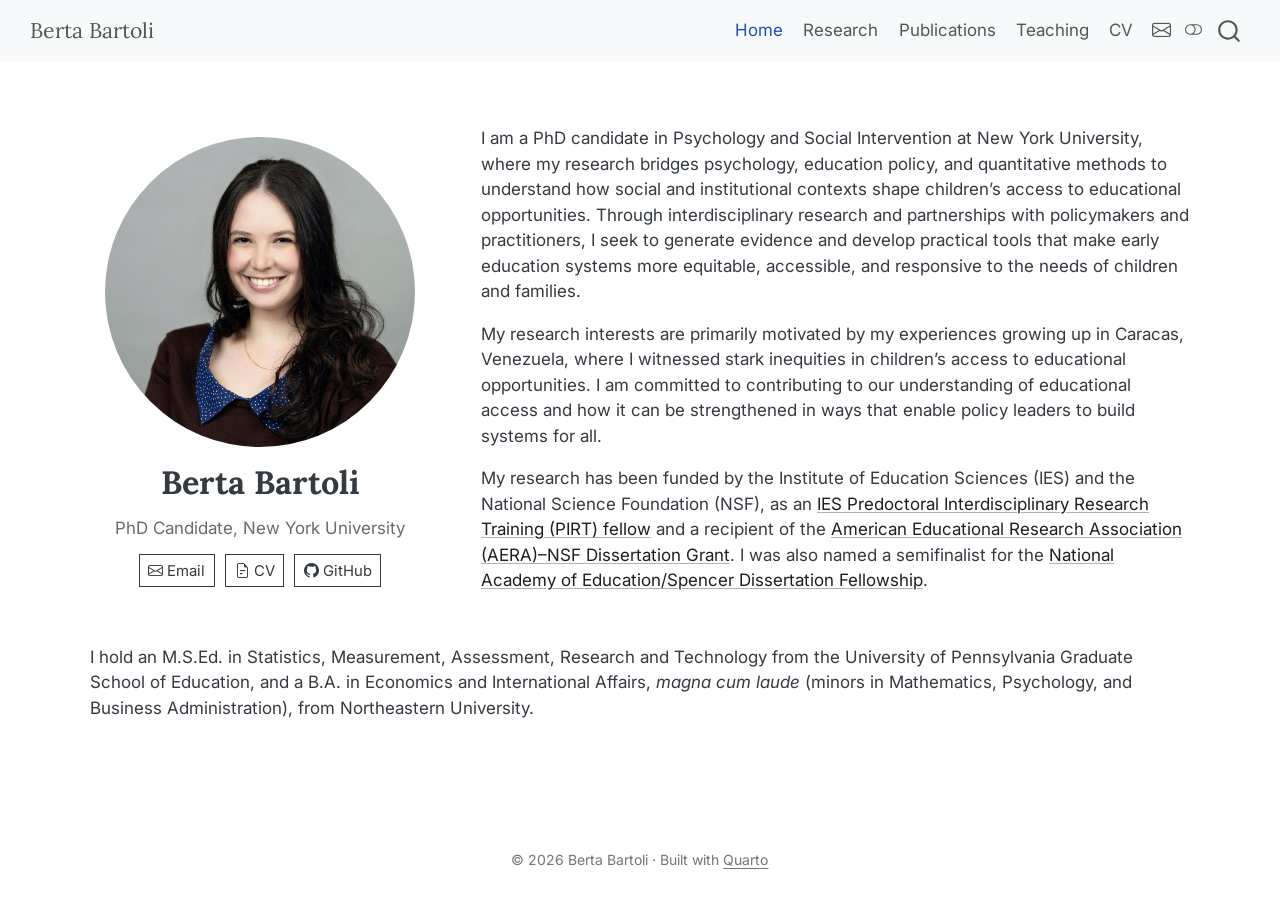
==== commit eed26aa8: "Built site for gh-pages" ====
--- a/index.html
+++ b/index.html
@@ -320,7 +320,7 @@
 </div>
 </div>
 <div class="home-more">
-<p>I am completing a Ph.D.&nbsp;in Psychology and Social Intervention, with a concentration in Education Policy, at New York University (expected Spring 2027). I hold an M.S.Ed. in Statistics, Measurement, Assessment, Research and Technology from the University of Pennsylvania Graduate School of Education, and a B.A. in Economics and International Affairs, <em>magna cum laude</em> (minors in Mathematics, Psychology, and Business Administration), from Northeastern University.</p>
+<p>I hold an M.S.Ed. in Statistics, Measurement, Assessment, Research and Technology from the University of Pennsylvania Graduate School of Education, and a B.A. in Economics and International Affairs, <em>magna cum laude</em> (minors in Mathematics, Psychology, and Business Administration), from Northeastern University.</p>
 </div>
 
 
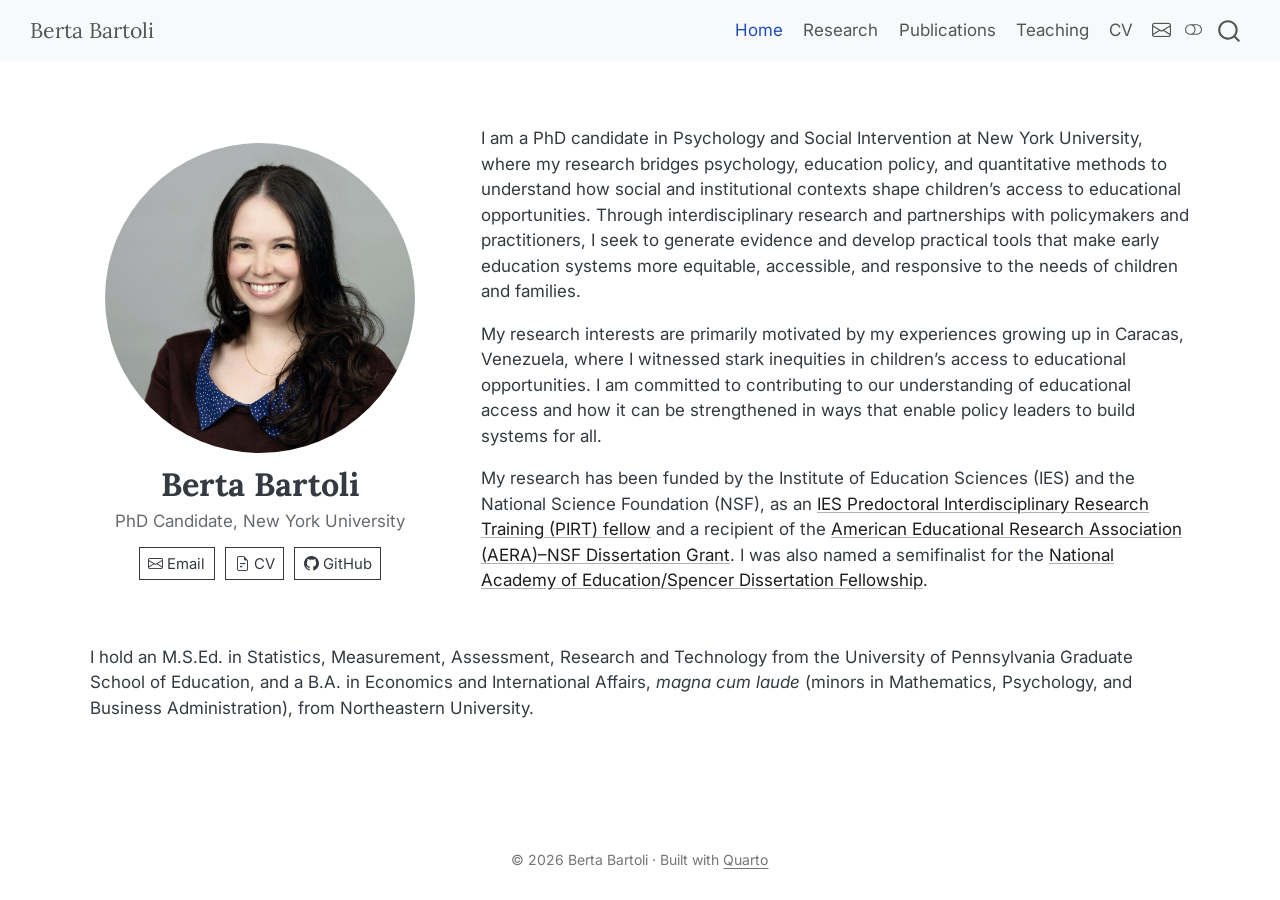
==== commit 9d9f899f: "Built site for gh-pages" ====
--- a/index.html
+++ b/index.html
@@ -6,8 +6,9 @@
 
 <meta name="viewport" content="width=device-width, initial-scale=1.0, user-scalable=yes">
 
-
-<title>Berta Bartoli</title>
+<meta name="description" content="Berta Bartoli is a PhD candidate in Psychology and Social Intervention at New York University who studies access to high-quality early childhood education, school choice, and program implementation in partnership with New York City Public Schools.">
+
+<title>Berta Bartoli | Education Policy Researcher, New York University</title>
 <style>
 /* Default styles provided by pandoc.
 ** See https://pandoc.org/MANUAL.html#variables-for-html for config info.
@@ -77,9 +78,37 @@
     "search-label": "Search"
   }
 }</script>
+<script type="application/ld+json">
+{
+  "@context": "https://schema.org",
+  "@type": "Person",
+  "name": "Berta Bartoli",
+  "url": "https://bertabartoli.com/",
+  "image": "https://bertabartoli.com/files/profile.jpg",
+  "jobTitle": "PhD Candidate, Psychology and Social Intervention",
+  "affiliation": { "@type": "CollegeOrUniversity", "name": "New York University" },
+  "alumniOf": [
+    { "@type": "CollegeOrUniversity", "name": "University of Pennsylvania" },
+    { "@type": "CollegeOrUniversity", "name": "Northeastern University" }
+  ],
+  "knowsAbout": ["Early childhood education", "School choice", "Education policy", "Program implementation", "Applied psychology"],
+  "sameAs": [
+    "https://github.com/bertabartoli"
+  ]
+}
+</script>
 
 
 <link rel="stylesheet" href="styles.css">
+<meta property="og:title" content="Berta Bartoli | Education Policy Researcher, New York University">
+<meta property="og:description" content="Berta Bartoli is a PhD candidate in Psychology and Social Intervention at New York University who studies access to high-quality early childhood education, school choice, and program implementation in partnership with New York City Public Schools.">
+<meta property="og:image" content="https://bertabartoli.com/files/profile.jpg">
+<meta property="og:site_name" content="Berta Bartoli">
+<meta name="twitter:title" content="Berta Bartoli | Education Policy Researcher, New York University">
+<meta name="twitter:description" content="Berta Bartoli is a PhD candidate in Psychology and Social Intervention at New York University who studies access to high-quality early childhood education, school choice, and program implementation in partnership with New York City Public Schools.">
+<meta name="twitter:image" content="https://bertabartoli.com/files/profile.jpg">
+<meta name="twitter:card" content="summary_large_image">
+<link rel="canonical" href="https://bertabartoli.com/">
 </head>
 
 <body class="nav-fixed quarto-light"><script id="quarto-html-before-body" type="application/javascript">
@@ -309,7 +338,9 @@
 <div class="home-top">
 <div class="home-profile">
 <p><img src="files/profile.jpg" class="home-photo img-fluid" alt="Photo of Berta Bartoli"></p>
-<p><span class="home-name">Berta Bartoli</span></p>
+<h1 class="home-name">
+Berta Bartoli
+</h1>
 <p><span class="home-subtitle">PhD Candidate, New York University</span></p>
 <p><a href="mailto:berta.bartoli@nyu.edu" class="btn btn-outline-secondary btn-sm"><i class="bi bi-envelope"></i> Email</a> <a href="./cv.html" class="btn btn-outline-secondary btn-sm"><i class="bi bi-file-earmark-text"></i> CV</a> <a href="https://github.com/bertabartoli" class="btn btn-outline-secondary btn-sm"><i class="bi bi-github"></i> GitHub</a></p>
 </div>
--- a/styles.css
+++ b/styles.css
@@ -124,7 +124,7 @@
   display: block;
   font-size: 1.9rem;
   font-weight: 700;
-  margin-top: 0.75rem;
+  margin: 0.75rem 0 0.25rem;
 }
 
 .home-subtitle {
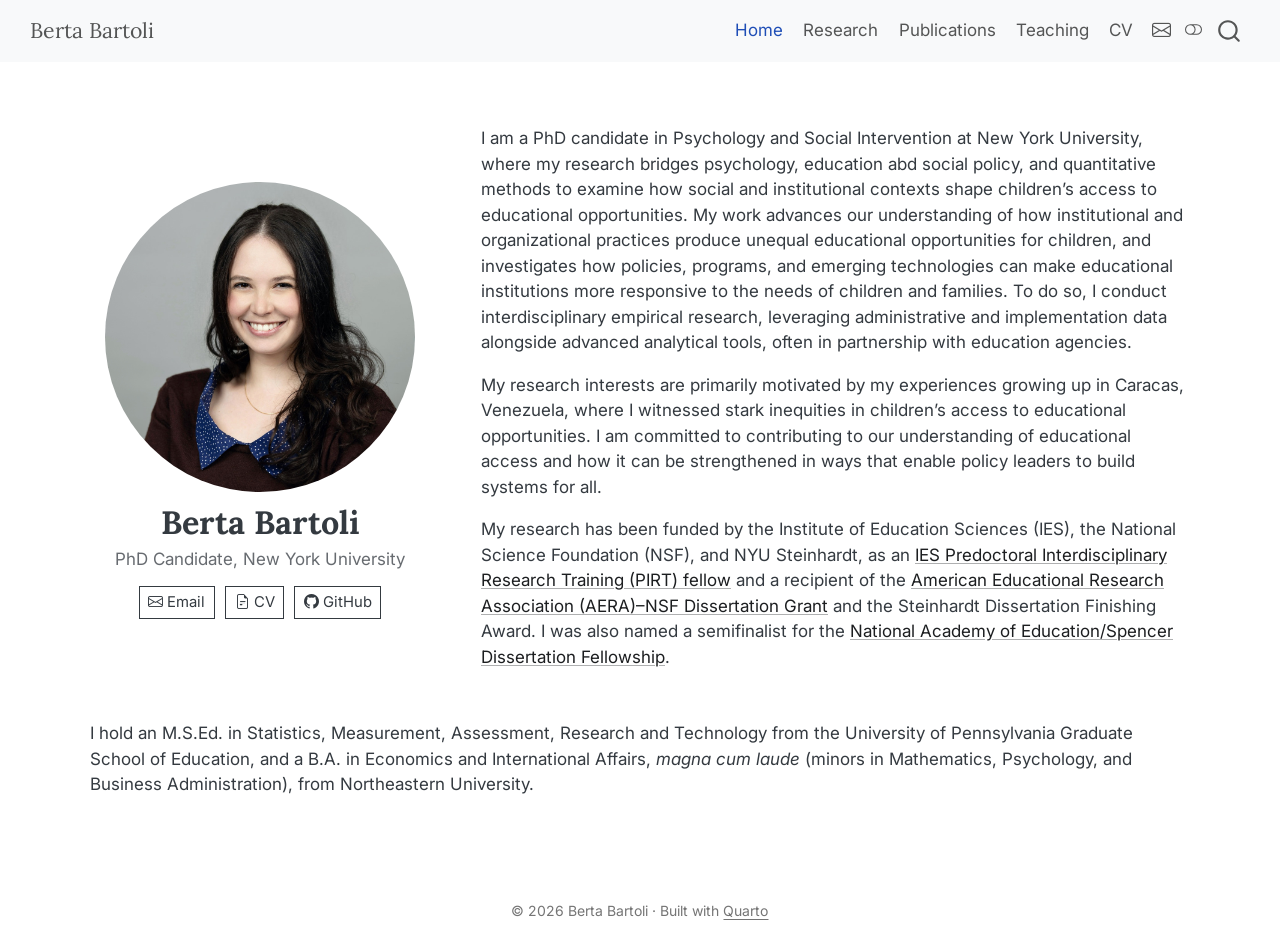
==== commit 81055c4c: "Built site for gh-pages" ====
--- a/index.html
+++ b/index.html
@@ -93,6 +93,9 @@
   ],
   "knowsAbout": ["Early childhood education", "School choice", "Education policy", "Program implementation", "Applied psychology"],
   "sameAs": [
+    "https://orcid.org/0000-0001-6706-8278",
+    "https://scholar.google.com/citations?user=jirxX2EAAAAJ",
+    "https://www.linkedin.com/in/berta-bartoli/",
     "https://github.com/bertabartoli"
   ]
 }
@@ -345,9 +348,9 @@
 <p><a href="mailto:berta.bartoli@nyu.edu" class="btn btn-outline-secondary btn-sm"><i class="bi bi-envelope"></i> Email</a> <a href="./cv.html" class="btn btn-outline-secondary btn-sm"><i class="bi bi-file-earmark-text"></i> CV</a> <a href="https://github.com/bertabartoli" class="btn btn-outline-secondary btn-sm"><i class="bi bi-github"></i> GitHub</a></p>
 </div>
 <div class="home-intro">
-<p>I am a PhD candidate in Psychology and Social Intervention at New York University, where my research bridges psychology, education policy, and quantitative methods to understand how social and institutional contexts shape children’s access to educational opportunities. Through interdisciplinary research and partnerships with policymakers and practitioners, I seek to generate evidence and develop practical tools that make early education systems more equitable, accessible, and responsive to the needs of children and families.</p>
+<p>I am a PhD candidate in Psychology and Social Intervention at New York University, where my research bridges psychology, education abd social policy, and quantitative methods to examine how social and institutional contexts shape children’s access to educational opportunities. My work advances our understanding of how institutional and organizational practices produce unequal educational opportunities for children, and investigates how policies, programs, and emerging technologies can make educational institutions more responsive to the needs of children and families. To do so, I conduct interdisciplinary empirical research, leveraging administrative and implementation data alongside advanced analytical tools, often in partnership with education agencies.</p>
 <p>My research interests are primarily motivated by my experiences growing up in Caracas, Venezuela, where I witnessed stark inequities in children’s access to educational opportunities. I am committed to contributing to our understanding of educational access and how it can be strengthened in ways that enable policy leaders to build systems for all.</p>
-<p>My research has been funded by the Institute of Education Sciences (IES) and the National Science Foundation (NSF), as an <a href="https://steinhardt.nyu.edu/ihdsc/ies-pirt">IES Predoctoral Interdisciplinary Research Training (PIRT) fellow</a> and a recipient of the <a href="https://www.aera.net/Professional-Opportunities-Funding/AERA-Funding-Opportunities/AERA-NSF-Grants-Program/Dissertation-Grants">American Educational Research Association (AERA)–NSF Dissertation Grant</a>. I was also named a semifinalist for the <a href="https://naeducation.org/naed-spencer-dissertation-fellowship/">National Academy of Education/Spencer Dissertation Fellowship</a>.</p>
+<p>My research has been funded by the Institute of Education Sciences (IES), the National Science Foundation (NSF), and NYU Steinhardt, as an <a href="https://steinhardt.nyu.edu/ihdsc/ies-pirt">IES Predoctoral Interdisciplinary Research Training (PIRT) fellow</a> and a recipient of the <a href="https://www.aera.net/Professional-Opportunities-Funding/AERA-Funding-Opportunities/AERA-NSF-Grants-Program/Dissertation-Grants">American Educational Research Association (AERA)–NSF Dissertation Grant</a> and the Steinhardt Dissertation Finishing Award. I was also named a semifinalist for the <a href="https://naeducation.org/naed-spencer-dissertation-fellowship/">National Academy of Education/Spencer Dissertation Fellowship</a>.</p>
 </div>
 </div>
 <div class="home-more">
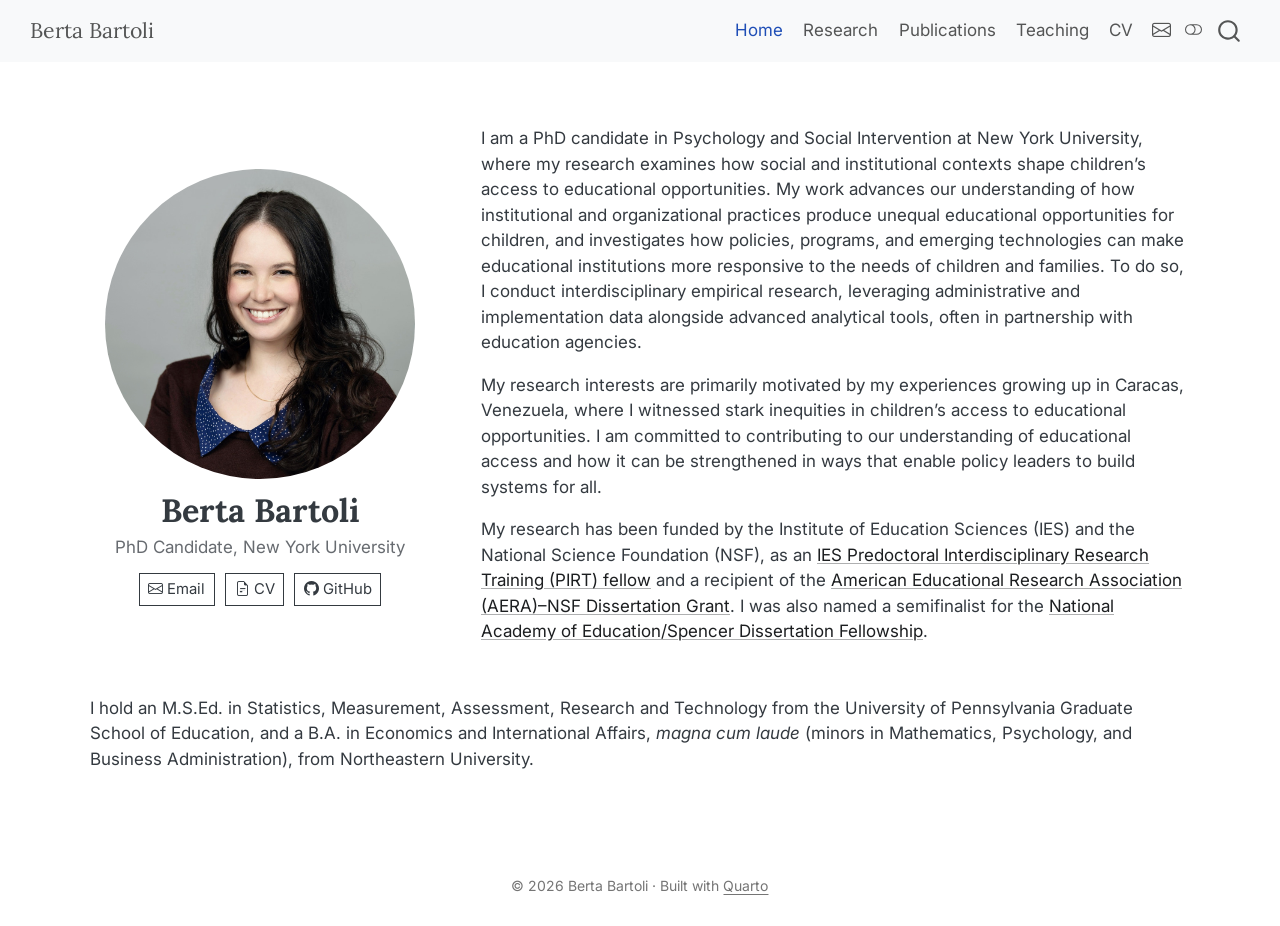
==== commit b6c14506: "Built site for gh-pages" ====
--- a/index.html
+++ b/index.html
@@ -348,9 +348,9 @@
 <p><a href="mailto:berta.bartoli@nyu.edu" class="btn btn-outline-secondary btn-sm"><i class="bi bi-envelope"></i> Email</a> <a href="./cv.html" class="btn btn-outline-secondary btn-sm"><i class="bi bi-file-earmark-text"></i> CV</a> <a href="https://github.com/bertabartoli" class="btn btn-outline-secondary btn-sm"><i class="bi bi-github"></i> GitHub</a></p>
 </div>
 <div class="home-intro">
-<p>I am a PhD candidate in Psychology and Social Intervention at New York University, where my research bridges psychology, education abd social policy, and quantitative methods to examine how social and institutional contexts shape children’s access to educational opportunities. My work advances our understanding of how institutional and organizational practices produce unequal educational opportunities for children, and investigates how policies, programs, and emerging technologies can make educational institutions more responsive to the needs of children and families. To do so, I conduct interdisciplinary empirical research, leveraging administrative and implementation data alongside advanced analytical tools, often in partnership with education agencies.</p>
+<p>I am a PhD candidate in Psychology and Social Intervention at New York University, where my research examines how social and institutional contexts shape children’s access to educational opportunities. My work advances our understanding of how institutional and organizational practices produce unequal educational opportunities for children, and investigates how policies, programs, and emerging technologies can make educational institutions more responsive to the needs of children and families. To do so, I conduct interdisciplinary empirical research, leveraging administrative and implementation data alongside advanced analytical tools, often in partnership with education agencies.</p>
 <p>My research interests are primarily motivated by my experiences growing up in Caracas, Venezuela, where I witnessed stark inequities in children’s access to educational opportunities. I am committed to contributing to our understanding of educational access and how it can be strengthened in ways that enable policy leaders to build systems for all.</p>
-<p>My research has been funded by the Institute of Education Sciences (IES), the National Science Foundation (NSF), and NYU Steinhardt, as an <a href="https://steinhardt.nyu.edu/ihdsc/ies-pirt">IES Predoctoral Interdisciplinary Research Training (PIRT) fellow</a> and a recipient of the <a href="https://www.aera.net/Professional-Opportunities-Funding/AERA-Funding-Opportunities/AERA-NSF-Grants-Program/Dissertation-Grants">American Educational Research Association (AERA)–NSF Dissertation Grant</a> and the Steinhardt Dissertation Finishing Award. I was also named a semifinalist for the <a href="https://naeducation.org/naed-spencer-dissertation-fellowship/">National Academy of Education/Spencer Dissertation Fellowship</a>.</p>
+<p>My research has been funded by the Institute of Education Sciences (IES) and the National Science Foundation (NSF), as an <a href="https://steinhardt.nyu.edu/ihdsc/ies-pirt">IES Predoctoral Interdisciplinary Research Training (PIRT) fellow</a> and a recipient of the <a href="https://www.aera.net/Professional-Opportunities-Funding/AERA-Funding-Opportunities/AERA-NSF-Grants-Program/Dissertation-Grants">American Educational Research Association (AERA)–NSF Dissertation Grant</a>. I was also named a semifinalist for the <a href="https://naeducation.org/naed-spencer-dissertation-fellowship/">National Academy of Education/Spencer Dissertation Fellowship</a>.</p>
 </div>
 </div>
 <div class="home-more">
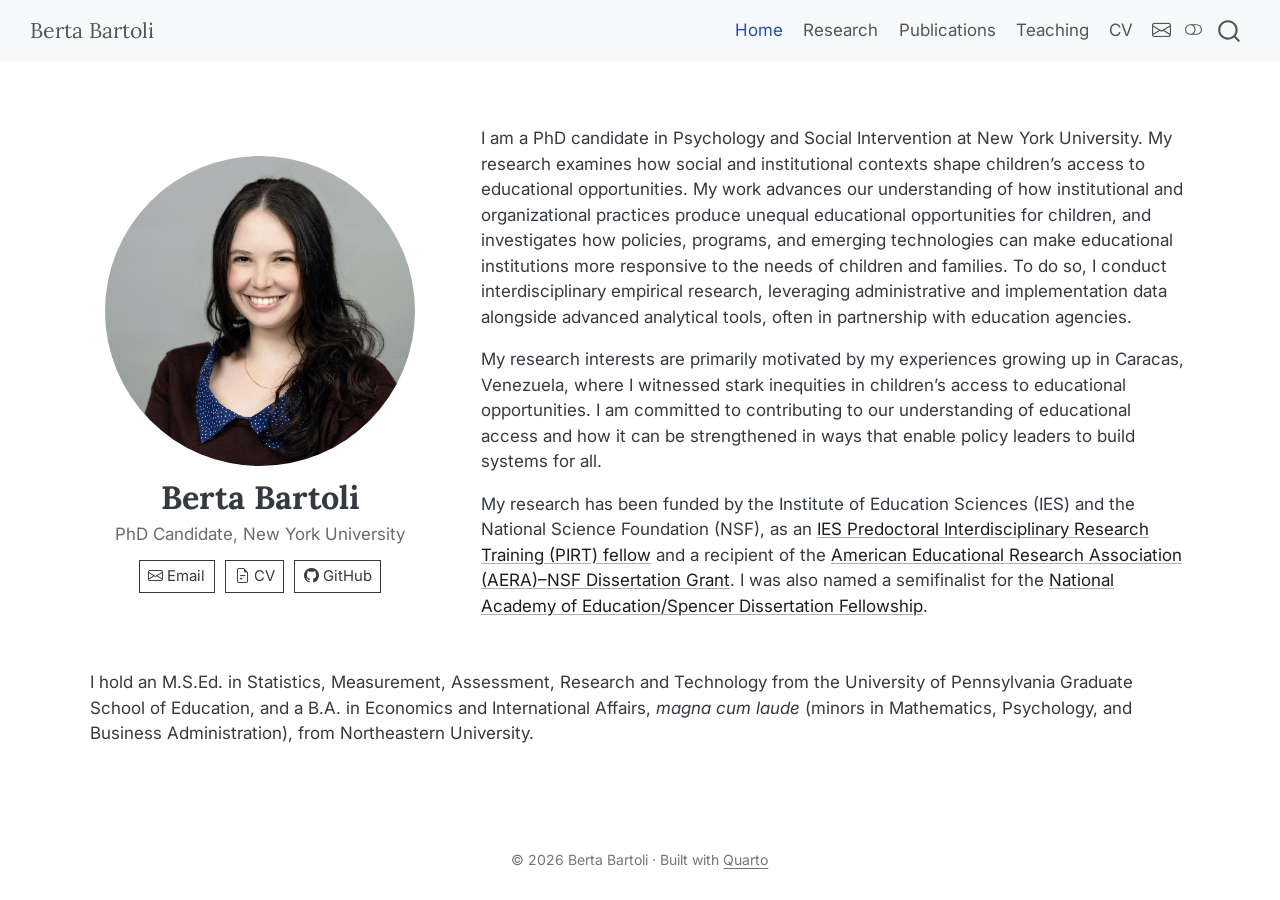
==== commit 17480160: "Built site for gh-pages" ====
--- a/index.html
+++ b/index.html
@@ -348,7 +348,7 @@
 <p><a href="mailto:berta.bartoli@nyu.edu" class="btn btn-outline-secondary btn-sm"><i class="bi bi-envelope"></i> Email</a> <a href="./cv.html" class="btn btn-outline-secondary btn-sm"><i class="bi bi-file-earmark-text"></i> CV</a> <a href="https://github.com/bertabartoli" class="btn btn-outline-secondary btn-sm"><i class="bi bi-github"></i> GitHub</a></p>
 </div>
 <div class="home-intro">
-<p>I am a PhD candidate in Psychology and Social Intervention at New York University, where my research examines how social and institutional contexts shape children’s access to educational opportunities. My work advances our understanding of how institutional and organizational practices produce unequal educational opportunities for children, and investigates how policies, programs, and emerging technologies can make educational institutions more responsive to the needs of children and families. To do so, I conduct interdisciplinary empirical research, leveraging administrative and implementation data alongside advanced analytical tools, often in partnership with education agencies.</p>
+<p>I am a PhD candidate in Psychology and Social Intervention at New York University. My research examines how social and institutional contexts shape children’s access to educational opportunities. My work advances our understanding of how institutional and organizational practices produce unequal educational opportunities for children, and investigates how policies, programs, and emerging technologies can make educational institutions more responsive to the needs of children and families. To do so, I conduct interdisciplinary empirical research, leveraging administrative and implementation data alongside advanced analytical tools, often in partnership with education agencies.</p>
 <p>My research interests are primarily motivated by my experiences growing up in Caracas, Venezuela, where I witnessed stark inequities in children’s access to educational opportunities. I am committed to contributing to our understanding of educational access and how it can be strengthened in ways that enable policy leaders to build systems for all.</p>
 <p>My research has been funded by the Institute of Education Sciences (IES) and the National Science Foundation (NSF), as an <a href="https://steinhardt.nyu.edu/ihdsc/ies-pirt">IES Predoctoral Interdisciplinary Research Training (PIRT) fellow</a> and a recipient of the <a href="https://www.aera.net/Professional-Opportunities-Funding/AERA-Funding-Opportunities/AERA-NSF-Grants-Program/Dissertation-Grants">American Educational Research Association (AERA)–NSF Dissertation Grant</a>. I was also named a semifinalist for the <a href="https://naeducation.org/naed-spencer-dissertation-fellowship/">National Academy of Education/Spencer Dissertation Fellowship</a>.</p>
 </div>
